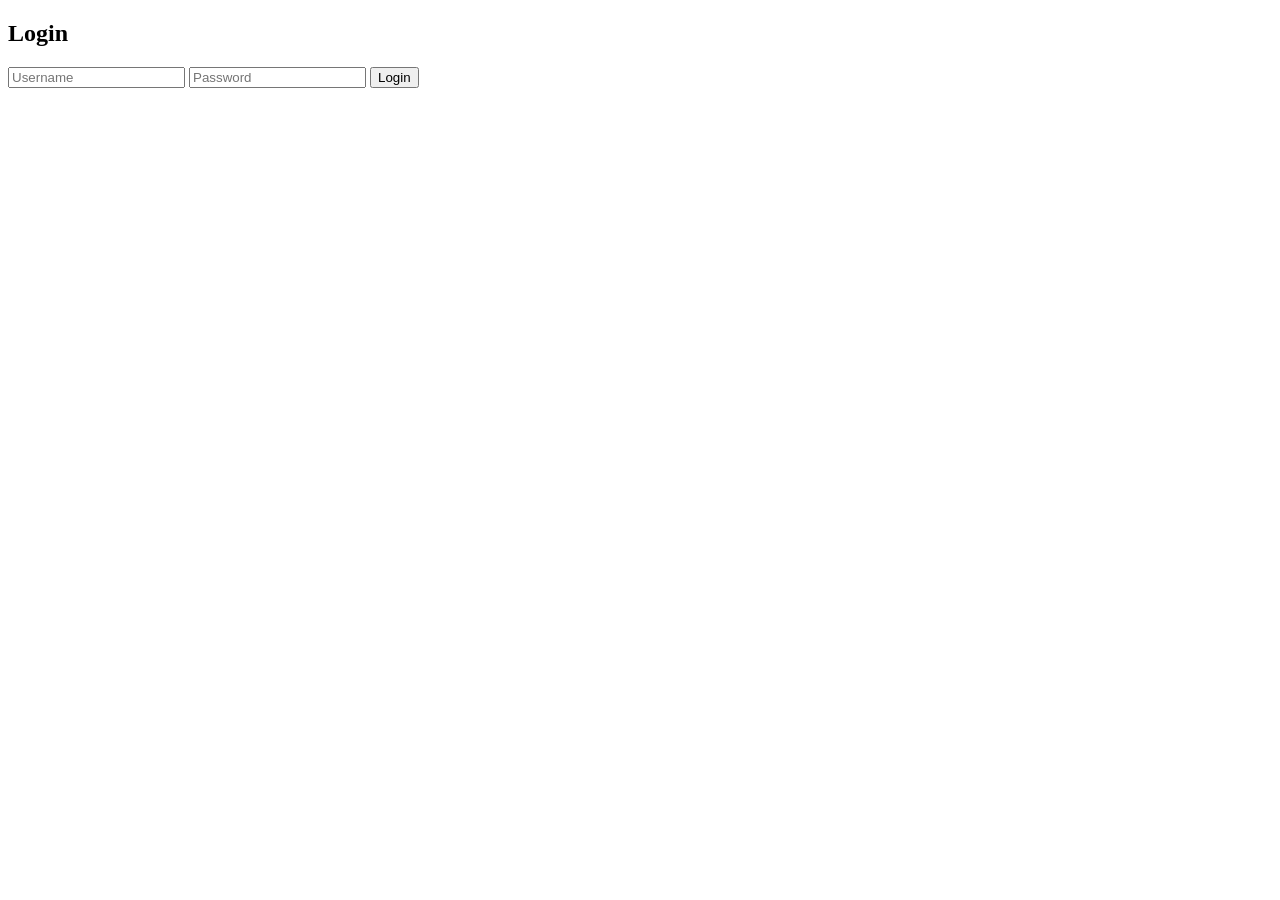
==== frontend/login.html @ 1ef75af1 "fix CORS issue" ====
<!DOCTYPE html>
<html>

<head>
<title>Login</title>
<link rel="stylesheet" href="style.css">
</head>

<body>

<h2>Login</h2>

<input type="text" id="username" placeholder="Username">
<input type="password" id="password" placeholder="Password">

<button onclick="login()">Login</button>

<script src="script.js"></script>

</body>

</html>
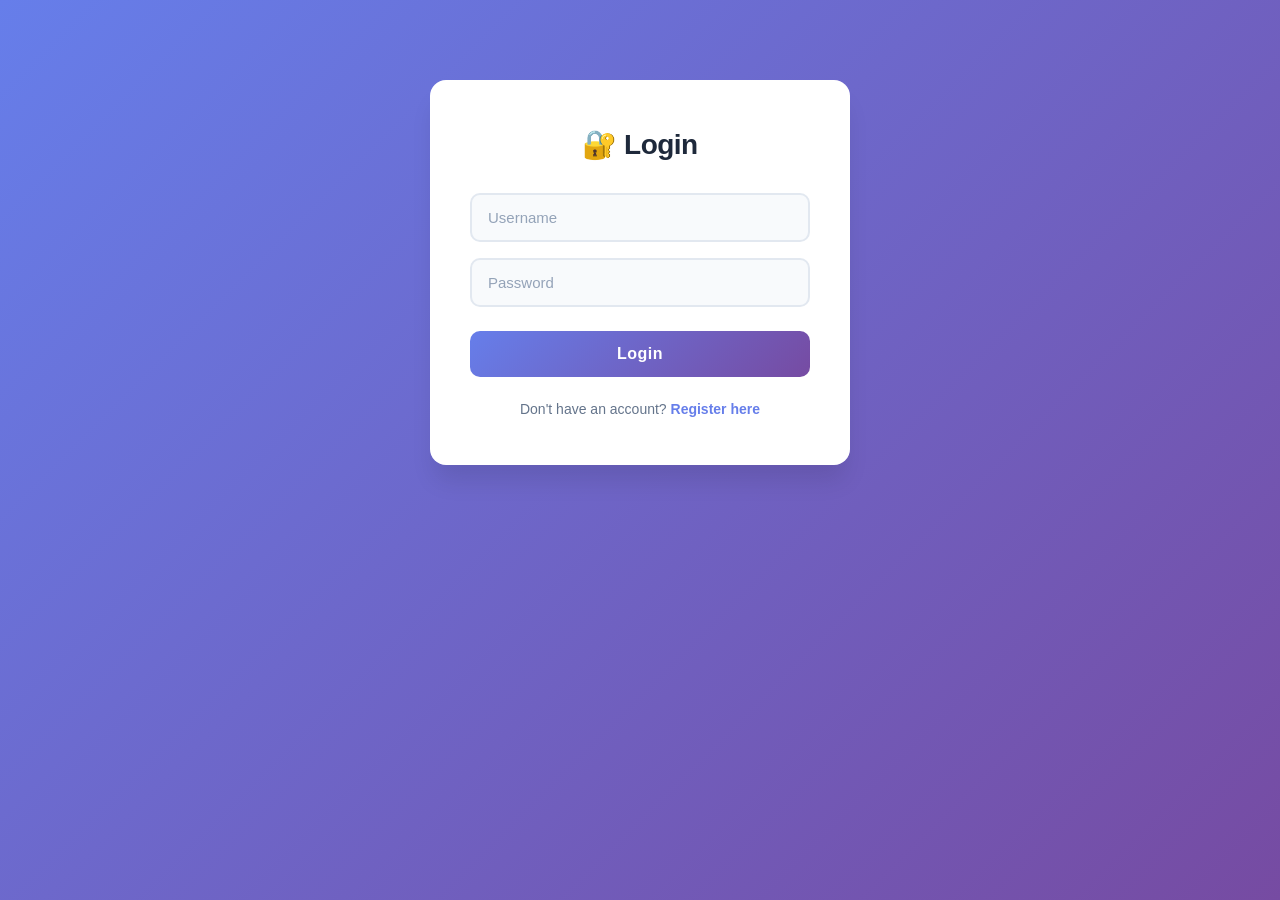
==== commit 52298677: "FRONTEND AND STYLING" ====
--- a/frontend/login.html
+++ b/frontend/login.html
@@ -8,12 +8,16 @@
 
 <body>
 
-<h2>Login</h2>
-
-<input type="text" id="username" placeholder="Username">
-<input type="password" id="password" placeholder="Password">
-
-<button onclick="login()">Login</button>
+<div class="auth-container">
+    <h2>🔐 Login</h2>
+    
+    <input type="text" id="username" placeholder="Username">
+    <input type="password" id="password" placeholder="Password">
+    
+    <button onclick="login()">Login</button>
+    
+    <p>Don't have an account? <a href="register.html">Register here</a></p>
+</div>
 
 <script src="script.js"></script>
 
--- a/frontend/style.css
+++ b/frontend/style.css
@@ -0,0 +1,652 @@
+* {
+    margin: 0;
+    padding: 0;
+    box-sizing: border-box;
+}
+
+:root {
+    --primary-color: #667eea;
+    --secondary-color: #764ba2;
+    --success-color: #10b981;
+    --danger-color: #ef4444;
+    --warning-color: #f59e0b;
+    --info-color: #3b82f6;
+    --light-bg: #f8fafc;
+    --dark-text: #1e293b;
+    --medium-text: #64748b;
+    --light-text: #94a3b8;
+    --border-color: #e2e8f0;
+    --shadow-sm: 0 1px 2px 0 rgba(0, 0, 0, 0.05);
+    --shadow-md: 0 4px 6px -1px rgba(0, 0, 0, 0.1);
+    --shadow-lg: 0 10px 15px -3px rgba(0, 0, 0, 0.1);
+    --shadow-xl: 0 20px 25px -5px rgba(0, 0, 0, 0.1);
+    --transition: all 0.3s cubic-bezier(0.4, 0, 0.2, 1);
+}
+
+body {
+    font-family: -apple-system, BlinkMacSystemFont, 'Segoe UI', 'Roboto', 'Oxygen',
+        'Ubuntu', 'Cantarell', 'Fira Sans', 'Droid Sans', 'Helvetica Neue',
+        sans-serif;
+    -webkit-font-smoothing: antialiased;
+    -moz-osx-font-smoothing: grayscale;
+    background: linear-gradient(135deg, #667eea 0%, #764ba2 100%);
+    min-height: 100vh;
+    padding: 20px;
+    color: var(--dark-text);
+}
+
+/* ========== AUTHENTICATION PAGES ========== */
+.auth-container {
+    max-width: 420px;
+    margin: 60px auto;
+    background: white;
+    padding: 48px 40px;
+    border-radius: 16px;
+    box-shadow: var(--shadow-xl);
+    backdrop-filter: blur(10px);
+}
+
+.auth-container h2 {
+    color: var(--dark-text);
+    margin-bottom: 32px;
+    text-align: center;
+    font-size: 28px;
+    font-weight: 700;
+    letter-spacing: -0.5px;
+}
+
+.auth-container input,
+.auth-container select {
+    width: 100%;
+    padding: 14px 16px;
+    margin-bottom: 16px;
+    border: 2px solid var(--border-color);
+    border-radius: 10px;
+    font-size: 15px;
+    background-color: var(--light-bg);
+    color: var(--dark-text);
+    transition: var(--transition);
+}
+
+.auth-container input::placeholder {
+    color: var(--light-text);
+}
+
+.auth-container input:hover,
+.auth-container select:hover {
+    border-color: var(--primary-color);
+    background-color: white;
+}
+
+.auth-container input:focus,
+.auth-container select:focus {
+    outline: none;
+    border-color: var(--primary-color);
+    background-color: white;
+    box-shadow: 0 0 0 3px rgba(102, 126, 234, 0.1);
+}
+
+.auth-container button {
+    width: 100%;
+    padding: 14px 24px;
+    background: linear-gradient(135deg, var(--primary-color) 0%, var(--secondary-color) 100%);
+    color: white;
+    border: none;
+    border-radius: 10px;
+    font-size: 16px;
+    font-weight: 600;
+    cursor: pointer;
+    transition: var(--transition);
+    margin-top: 8px;
+    letter-spacing: 0.5px;
+}
+
+.auth-container button:hover {
+    transform: translateY(-2px);
+    box-shadow: 0 12px 24px rgba(102, 126, 234, 0.4);
+}
+
+.auth-container button:active {
+    transform: translateY(0);
+}
+
+.auth-container p {
+    text-align: center;
+    margin-top: 24px;
+    color: var(--medium-text);
+    font-size: 14px;
+}
+
+.auth-container a {
+    color: var(--primary-color);
+    text-decoration: none;
+    font-weight: 600;
+    transition: var(--transition);
+}
+
+.auth-container a:hover {
+    color: var(--secondary-color);
+    text-decoration: underline;
+}
+
+/* ========== DASHBOARD ========== */
+.dashboard-container {
+    max-width: 1400px;
+    margin: 0 auto;
+}
+
+.header {
+    display: flex;
+    justify-content: space-between;
+    align-items: center;
+    margin-bottom: 48px;
+    color: white;
+    padding-bottom: 24px;
+    border-bottom: 2px solid rgba(255, 255, 255, 0.1);
+}
+
+.header h1 {
+    font-size: 36px;
+    font-weight: 800;
+    letter-spacing: -1px;
+}
+
+.logout-btn {
+    background: rgba(255, 255, 255, 0.15);
+    color: white;
+    border: 2px solid rgba(255, 255, 255, 0.3);
+    padding: 12px 24px;
+    border-radius: 10px;
+    cursor: pointer;
+    transition: var(--transition);
+    font-weight: 600;
+    font-size: 14px;
+    letter-spacing: 0.5px;
+}
+
+.logout-btn:hover {
+    background: white;
+    color: var(--primary-color);
+    border-color: white;
+    box-shadow: 0 8px 16px rgba(0, 0, 0, 0.2);
+}
+
+.logout-btn:active {
+    transform: scale(0.98);
+}
+
+/* ========== STATS SECTION ========== */
+.stats-container {
+    display: grid;
+    grid-template-columns: repeat(auto-fit, minmax(280px, 1fr));
+    gap: 24px;
+    margin-bottom: 48px;
+}
+
+.stat-card {
+    background: white;
+    padding: 32px;
+    border-radius: 16px;
+    box-shadow: var(--shadow-lg);
+    text-align: center;
+    transition: var(--transition);
+    border: 1px solid transparent;
+    position: relative;
+    overflow: hidden;
+}
+
+.stat-card::before {
+    content: '';
+    position: absolute;
+    top: 0;
+    left: 0;
+    right: 0;
+    height: 3px;
+    background: linear-gradient(90deg, var(--primary-color), var(--secondary-color));
+    transform: scaleX(0);
+    transition: var(--transition);
+}
+
+.stat-card:hover {
+    transform: translateY(-8px);
+    box-shadow: var(--shadow-xl);
+    border-color: var(--primary-color);
+}
+
+.stat-card:hover::before {
+    transform: scaleX(1);
+}
+
+.stat-icon {
+    font-size: 40px;
+    margin-bottom: 16px;
+    animation: bounce 2s infinite;
+}
+
+@keyframes bounce {
+    0%, 100% { transform: translateY(0); }
+    50% { transform: translateY(-8px); }
+}
+
+.stat-number {
+    font-size: 40px;
+    font-weight: 800;
+    color: var(--primary-color);
+    margin-bottom: 8px;
+    letter-spacing: -1px;
+}
+
+.stat-label {
+    color: var(--medium-text);
+    font-size: 13px;
+    text-transform: uppercase;
+    letter-spacing: 1.5px;
+    font-weight: 600;
+}
+
+/* ========== ADD TASK SECTION ========== */
+.add-task-section {
+    background: white;
+    padding: 36px;
+    border-radius: 16px;
+    box-shadow: var(--shadow-lg);
+    margin-bottom: 48px;
+    border: 2px solid var(--border-color);
+}
+
+.add-task-section h2 {
+    color: var(--dark-text);
+    margin-bottom: 24px;
+    font-size: 22px;
+    font-weight: 700;
+    letter-spacing: -0.5px;
+}
+
+.task-input-group {
+    display: grid;
+    grid-template-columns: 1fr 200px 150px;
+    gap: 12px;
+    align-items: center;
+}
+
+.task-input-group input,
+.task-input-group select {
+    padding: 14px 16px;
+    border: 2px solid var(--border-color);
+    border-radius: 10px;
+    font-size: 15px;
+    background-color: var(--light-bg);
+    color: var(--dark-text);
+    transition: var(--transition);
+}
+
+.task-input-group input::placeholder {
+    color: var(--light-text);
+}
+
+.task-input-group input:hover,
+.task-input-group select:hover {
+    border-color: var(--primary-color);
+    background-color: white;
+}
+
+.task-input-group input:focus,
+.task-input-group select:focus {
+    outline: none;
+    border-color: var(--primary-color);
+    background-color: white;
+    box-shadow: 0 0 0 3px rgba(102, 126, 234, 0.1);
+}
+
+.add-btn {
+    padding: 14px 28px;
+    background: linear-gradient(135deg, var(--primary-color) 0%, var(--secondary-color) 100%);
+    color: white;
+    border: none;
+    border-radius: 10px;
+    font-weight: 600;
+    cursor: pointer;
+    transition: var(--transition);
+    font-size: 15px;
+    letter-spacing: 0.5px;
+    height: 46px;
+}
+
+.add-btn:hover {
+    transform: translateY(-2px);
+    box-shadow: 0 12px 24px rgba(102, 126, 234, 0.4);
+}
+
+.add-btn:active {
+    transform: translateY(0);
+}
+
+/* ========== TASKS SECTION ========== */
+.tasks-section {
+    background: white;
+    padding: 36px;
+    border-radius: 16px;
+    box-shadow: var(--shadow-lg);
+    border: 2px solid var(--border-color);
+    min-height: 300px;
+}
+
+.tasks-section h2 {
+    color: var(--dark-text);
+    margin-bottom: 28px;
+    font-size: 22px;
+    font-weight: 700;
+    letter-spacing: -0.5px;
+    display: flex;
+    align-items: center;
+    gap: 10px;
+}
+
+.tasks-list {
+    list-style: none;
+    display: flex;
+    flex-direction: column;
+    gap: 16px;
+}
+
+.task-card {
+    display: flex;
+    align-items: center;
+    justify-content: space-between;
+    padding: 24px;
+    border: 2px solid var(--border-color);
+    border-radius: 12px;
+    background: var(--light-bg);
+    transition: var(--transition);
+    position: relative;
+    overflow: hidden;
+}
+
+.task-card::before {
+    content: '';
+    position: absolute;
+    left: 0;
+    top: 0;
+    bottom: 0;
+    width: 4px;
+    background: linear-gradient(180deg, var(--primary-color), var(--secondary-color));
+    transform: scaleY(0);
+    transform-origin: top;
+    transition: var(--transition);
+}
+
+.task-card:hover::before {
+    transform: scaleY(1);
+}
+
+.task-card:hover {
+    background: white;
+    border-color: var(--primary-color);
+    box-shadow: var(--shadow-md);
+    transform: translateX(4px);
+}
+
+.task-card.completed {
+    opacity: 0.7;
+    background: #f0fdf4;
+    border-color: var(--success-color);
+}
+
+.task-card.completed::before {
+    background: var(--success-color);
+}
+
+.task-card.completed .task-title {
+    text-decoration: line-through;
+    color: var(--light-text);
+}
+
+.task-card.high-priority {
+    border-top: 3px solid var(--danger-color);
+}
+
+.task-card.medium-priority {
+    border-top: 3px solid var(--warning-color);
+}
+
+.task-card.low-priority {
+    border-top: 3px solid var(--success-color);
+}
+
+.task-content {
+    display: flex;
+    align-items: center;
+    gap: 16px;
+    flex: 1;
+}
+
+.complete-btn {
+    background: none;
+    border: none;
+    font-size: 26px;
+    cursor: pointer;
+    transition: var(--transition);
+    padding: 8px;
+    display: flex;
+    align-items: center;
+    justify-content: center;
+    min-width: 44px;
+    min-height: 44px;
+    border-radius: 8px;
+}
+
+.complete-btn:hover {
+    transform: scale(1.2);
+    background-color: rgba(16, 185, 129, 0.1);
+}
+
+.task-info {
+    flex: 1;
+}
+
+.task-title {
+    font-size: 16px;
+    color: var(--dark-text);
+    font-weight: 600;
+    margin-bottom: 8px;
+    letter-spacing: -0.3px;
+}
+
+.task-meta {
+    display: flex;
+    gap: 12px;
+    font-size: 12px;
+    color: var(--light-text);
+    flex-wrap: wrap;
+}
+
+.priority-badge {
+    display: inline-flex;
+    align-items: center;
+    padding: 4px 12px;
+    border-radius: 8px;
+    font-weight: 700;
+    font-size: 11px;
+    text-transform: uppercase;
+    letter-spacing: 0.5px;
+    border: 1px solid;
+}
+
+.priority-high {
+    background: #fee2e2;
+    color: #991b1b;
+    border-color: #fca5a5;
+}
+
+.priority-medium {
+    background: #fef3c7;
+    color: #92400e;
+    border-color: #fcd34d;
+}
+
+.priority-low {
+    background: #dcfce7;
+    color: #166534;
+    border-color: #86efac;
+}
+
+.status-badge {
+    display: inline-flex;
+    align-items: center;
+    padding: 4px 12px;
+    border-radius: 8px;
+    font-weight: 700;
+    font-size: 11px;
+    text-transform: uppercase;
+    letter-spacing: 0.5px;
+    border: 1px solid;
+}
+
+.status-pending {
+    background: #dbeafe;
+    color: #1e40af;
+    border-color: #93c5fd;
+}
+
+.status-in-progress {
+    background: #fef3c7;
+    color: #92400e;
+    border-color: #fcd34d;
+}
+
+.status-completed {
+    background: #dcfce7;
+    color: #166534;
+    border-color: #86efac;
+}
+
+.task-actions {
+    display: flex;
+    gap: 10px;
+    align-items: center;
+}
+
+.delete-btn {
+    background: transparent;
+    color: var(--danger-color);
+    border: 2px solid var(--danger-color);
+    padding: 8px 16px;
+    border-radius: 8px;
+    cursor: pointer;
+    font-size: 13px;
+    transition: var(--transition);
+    font-weight: 600;
+    letter-spacing: 0.5px;
+    display: flex;
+    align-items: center;
+    gap: 6px;
+}
+
+.delete-btn:hover {
+    background: var(--danger-color);
+    color: white;
+    box-shadow: 0 8px 16px rgba(239, 68, 68, 0.3);
+    transform: translateY(-2px);
+}
+
+.delete-btn:active {
+    transform: translateY(0);
+}
+
+.empty-state {
+    text-align: center;
+    padding: 64px 32px;
+    color: var(--light-text);
+}
+
+.empty-state p {
+    font-size: 16px;
+    margin-bottom: 16px;
+    font-weight: 500;
+}
+
+.empty-state-icon {
+    font-size: 64px;
+    margin-bottom: 24px;
+    animation: float 3s ease-in-out infinite;
+}
+
+@keyframes float {
+    0%, 100% { transform: translateY(0px); }
+    50% { transform: translateY(-20px); }
+}
+
+/* ========== RESPONSIVE ========== */
+@media (max-width: 1024px) {
+    .task-input-group {
+        grid-template-columns: 1fr;
+        gap: 12px;
+    }
+
+    .add-btn {
+        width: 100%;
+    }
+
+    .stats-container {
+        grid-template-columns: repeat(2, 1fr);
+    }
+}
+
+@media (max-width: 768px) {
+    .header {
+        flex-direction: column;
+        gap: 16px;
+        align-items: flex-start;
+        margin-bottom: 32px;
+    }
+
+    .header h1 {
+        font-size: 28px;
+    }
+
+    .logout-btn {
+        width: 100%;
+        text-align: center;
+    }
+
+    .task-card {
+        flex-direction: column;
+        align-items: flex-start;
+        padding: 16px;
+    }
+
+    .task-actions {
+        width: 100%;
+        margin-top: 12px;
+    }
+
+    .delete-btn {
+        flex-grow: 1;
+        justify-content: center;
+    }
+
+    .stats-container {
+        grid-template-columns: 1fr;
+        gap: 16px;
+    }
+
+    .add-task-section {
+        padding: 20px;
+    }
+
+    .tasks-section {
+        padding: 20px;
+    }
+
+    .stat-card {
+        padding: 24px;
+    }
+
+    .stat-number {
+        font-size: 32px;
+    }
+
+    .stat-icon {
+        font-size: 32px;
+    }
+}
